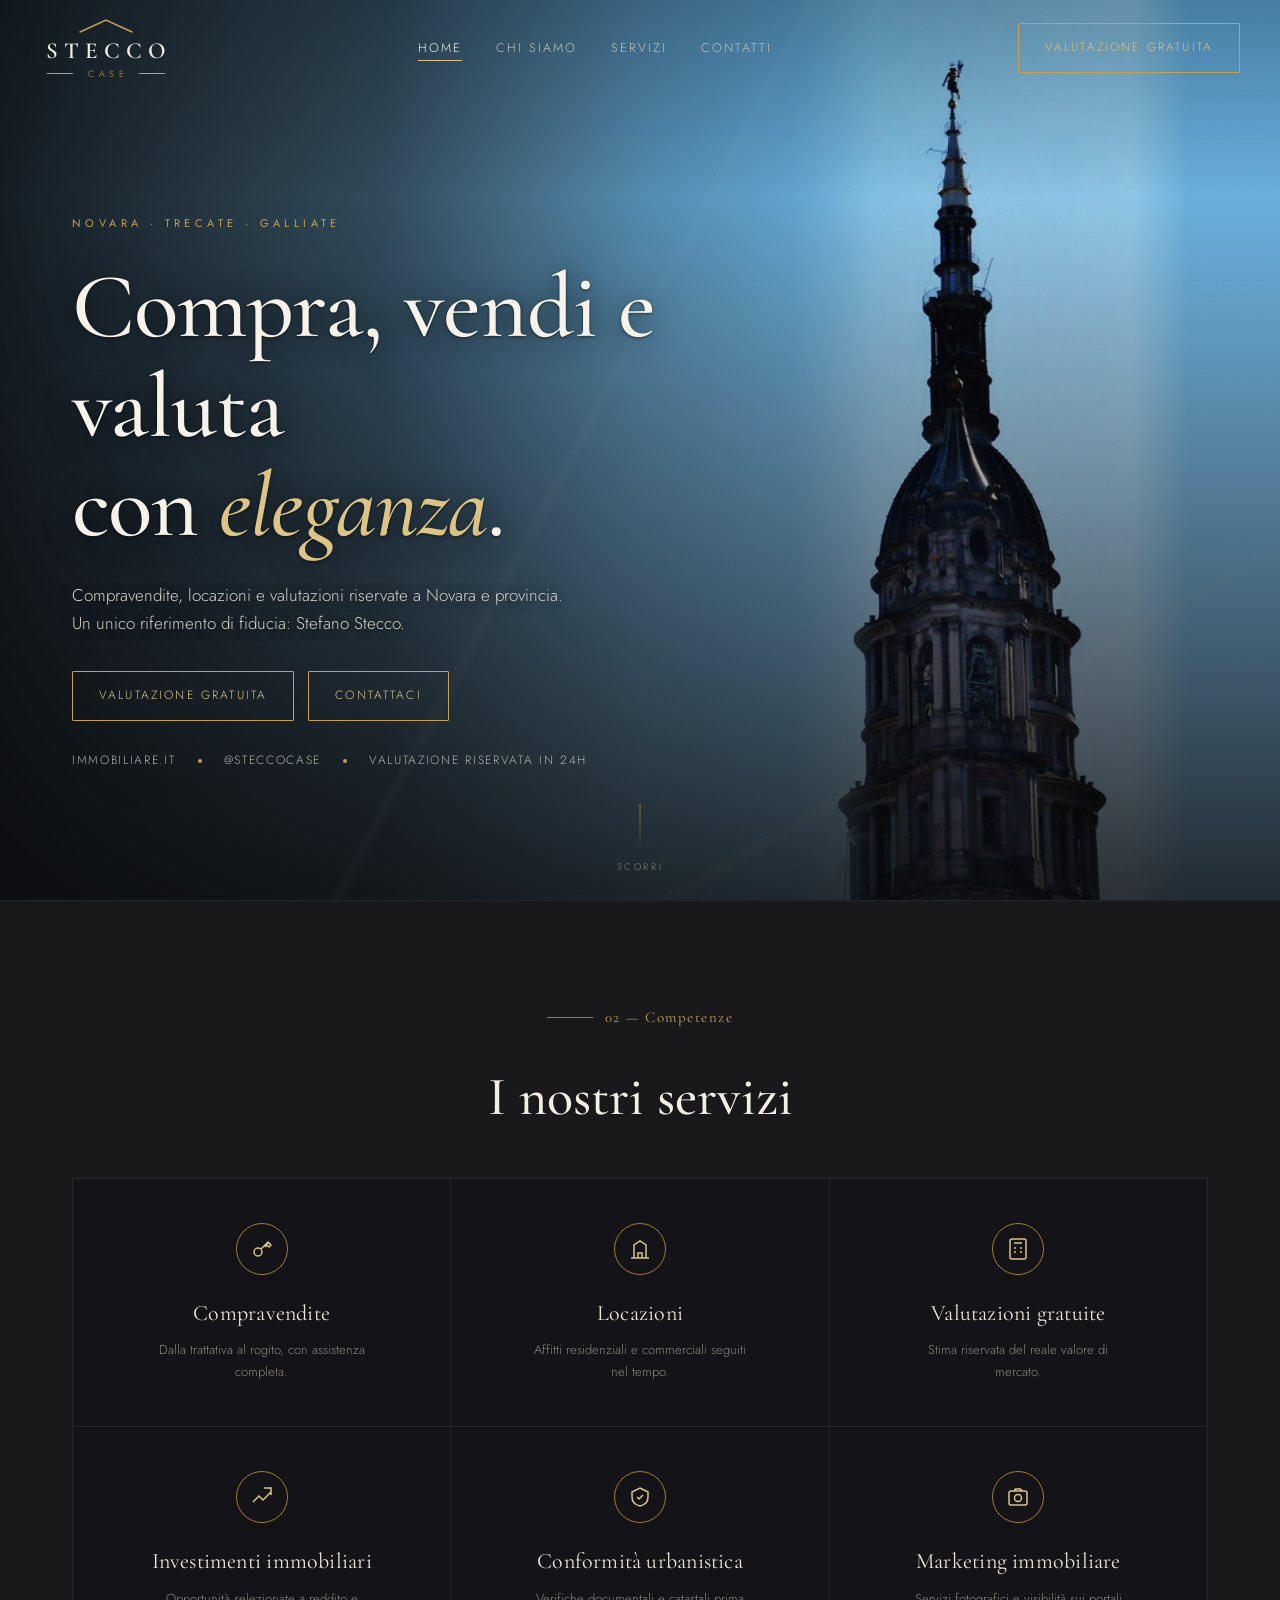
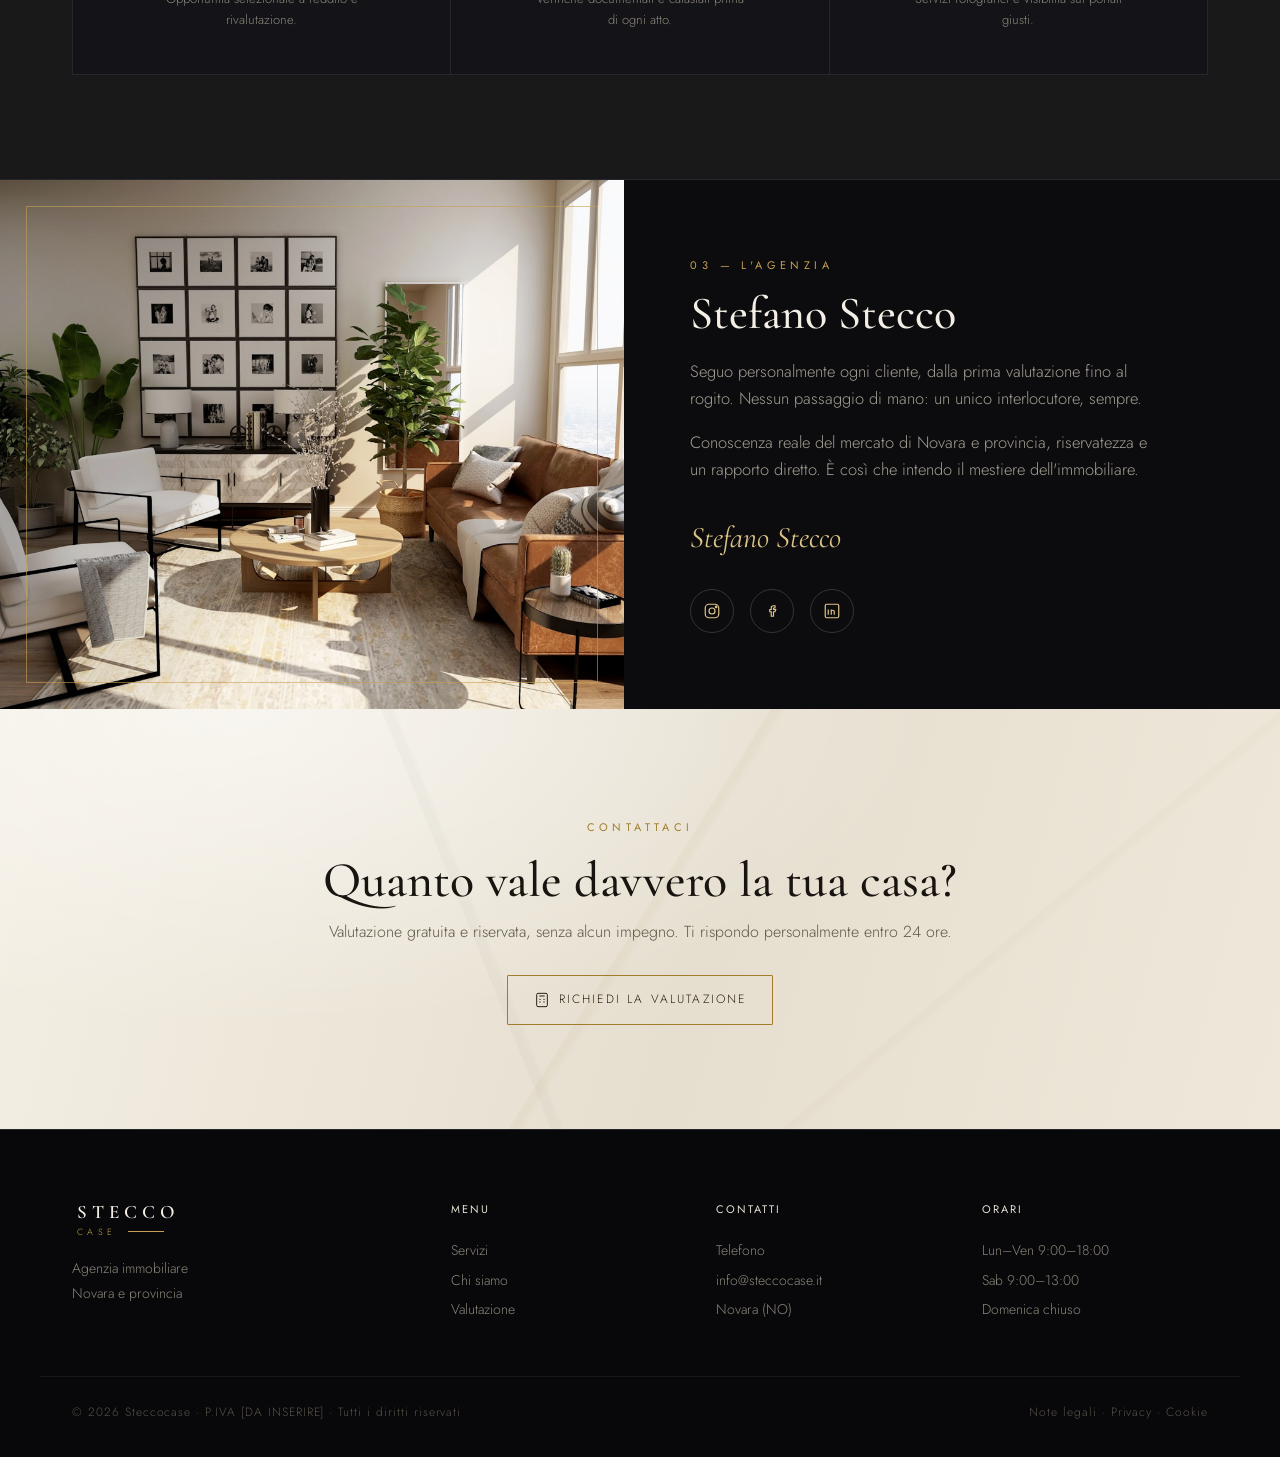
==== index.html @ 5753c9d2 "Sito vetrina Steccocase ottimizzato per smartphone" ====
<!DOCTYPE html>
<html lang="it">
<head>
<meta charset="UTF-8">
<meta name="viewport" content="width=device-width, initial-scale=1.0">
<title>Steccocase — Agenzia immobiliare a Novara e provincia</title>
<meta name="description" content="Steccocase, agenzia immobiliare a Novara e provincia. Compravendite, locazioni e valutazioni gratuite seguite personalmente da Stefano Stecco.">
<meta name="theme-color" content="#0c0c0e">
<meta property="og:type" content="website">
<meta property="og:site_name" content="Steccocase">
<meta property="og:locale" content="it_IT">
<meta property="og:title" content="Steccocase — Agenzia immobiliare a Novara e provincia">
<meta property="og:description" content="Compravendite, locazioni e valutazioni gratuite a Novara e provincia, seguite personalmente da Stefano Stecco.">
<meta property="og:image" content="https://steccocase.it/assets/images/novara-cupola-giorno.jpg">
<meta property="og:url" content="https://steccocase.it/">
<link rel="canonical" href="https://steccocase.it/">
<meta name="twitter:card" content="summary_large_image">
<link rel="icon" type="image/svg+xml" href="assets/favicon.svg">
<link rel="apple-touch-icon" href="assets/logo-originale.jpg">
<link rel="stylesheet" href="assets/fonts.css">
<style>
:root{
  --ink:#0c0c0e; --ink2:#141418; --ink3:#1c1c22; --ink-line:#26262d;
  --marble:#f3eee4; --marble2:#e7e1d3; --marble-line:#d8d2c4;
  --gold:#c6a052; --gold-soft:#dcc487; --gold-deep:#a07d2a;
  --txt:#eae6dd; --muted:#a39e93; --muted2:#8b867b;
  --serif:"Cormorant Garamond",Georgia,serif;
  --sans:"Jost",system-ui,sans-serif;
  --ease:cubic-bezier(.22,1,.36,1);
  --wrap:1200px;
}
*{margin:0;padding:0;box-sizing:border-box}
html{scroll-behavior:smooth}
body{background:var(--ink);color:var(--txt);font-family:var(--sans);font-weight:300;line-height:1.65;-webkit-font-smoothing:antialiased;overflow-x:hidden}
img{max-width:100%;display:block}
a{color:inherit;text-decoration:none}
::selection{background:var(--gold);color:#221803}
:focus-visible{outline:2px solid var(--gold-soft);outline-offset:3px}

body:before{content:"";position:fixed;inset:0;z-index:1;pointer-events:none;opacity:.045;mix-blend-mode:overlay;
  background-image:url("data:image/svg+xml,%3Csvg xmlns='http://www.w3.org/2000/svg' width='180' height='180'%3E%3Cfilter id='n'%3E%3CfeTurbulence type='fractalNoise' baseFrequency='0.9' numOctaves='2' stitchTiles='stitch'/%3E%3C/filter%3E%3Crect width='100%25' height='100%25' filter='url(%23n)'/%3E%3C/svg%3E")}

.wrap{max-width:var(--wrap);margin:0 auto;padding:0 32px;position:relative;z-index:2}
.eyebrow{font-size:11px;letter-spacing:.4em;text-transform:uppercase;color:var(--gold);font-weight:400;display:inline-block}
h1,h2,h3{font-family:var(--serif);font-weight:500;line-height:1.08}
em{font-style:italic;color:var(--gold-soft)}

.btn{position:relative;display:inline-flex;align-items:center;gap:9px;font-family:var(--sans);font-size:12px;letter-spacing:.18em;text-transform:uppercase;padding:14px 26px;border:1px solid var(--gold);color:var(--gold-soft);background:transparent;border-radius:1px;cursor:pointer;overflow:hidden;transition:color .35s var(--ease)}
.btn:before{content:"";position:absolute;inset:0;background:var(--gold);transform:translateY(101%);transition:transform .4s var(--ease);z-index:-1}
.btn:hover{color:#221803}
.btn:hover:before{transform:translateY(0)}
.btn svg{width:16px;height:16px;stroke:currentColor;fill:none}
.btn-marble{border-color:var(--gold-deep);color:#2a2114}
.btn-marble:before{background:var(--ink)}
.btn-marble:hover{color:var(--gold-soft)}

/* logo */
.logo{display:inline-flex;flex-direction:column;align-items:center;line-height:1}
.logo .roof{display:block;margin:0 auto 6px}
.logo .name{font-family:var(--serif);font-weight:600;letter-spacing:.26em;color:var(--marble);font-size:23px;padding-left:.26em}
.logo .sub{display:flex;align-items:center;justify-content:center;gap:11px;margin-top:6px}
.logo .sub .line{width:26px;height:1px;background:var(--gold)}
.logo .sub .txt{font-size:9px;letter-spacing:.5em;color:var(--gold);font-family:var(--sans);padding-left:.5em}

/* header */
header{position:fixed;top:0;left:0;right:0;z-index:60;transition:background .4s var(--ease),padding .4s var(--ease),border-color .4s var(--ease);border-bottom:1px solid transparent}
header.scrolled{background:rgba(12,12,14,.82);backdrop-filter:blur(14px) saturate(1.2);border-bottom-color:var(--ink-line)}
.bar{display:flex;align-items:center;justify-content:space-between;padding:18px 0;transition:padding .4s var(--ease)}
header.scrolled .bar{padding:10px 0}
nav.main ul{display:flex;gap:34px;list-style:none;font-size:12.5px;letter-spacing:.16em;text-transform:uppercase;color:#c7c2b7}
nav.main a{position:relative;padding-bottom:4px}
nav.main a:after{content:"";position:absolute;left:0;bottom:0;width:0;height:1px;background:var(--gold-soft);transition:width .35s var(--ease)}
nav.main a:hover:after,nav.main a.active:after{width:100%}
nav.main a.active{color:var(--marble)}
.menu-toggle{display:none;flex-direction:column;gap:5px;background:none;border:0;cursor:pointer;padding:6px}
.menu-toggle span{width:26px;height:1.5px;background:var(--marble);transition:.35s var(--ease)}

.drawer{position:fixed;inset:0;z-index:55;background:rgba(10,10,12,.97);backdrop-filter:blur(6px);display:flex;flex-direction:column;align-items:center;justify-content:center;gap:6px;opacity:0;visibility:hidden;transition:opacity .4s var(--ease),visibility .4s}
.drawer.open{opacity:1;visibility:visible}
.drawer a{font-family:var(--serif);font-size:30px;color:#e6e0d4;padding:10px 0;transition:color .3s}
.drawer a:hover{color:var(--gold-soft)}
.drawer .btn{margin-top:22px}

/* hero */
.hero{position:relative;min-height:100svh;display:flex;align-items:center;padding:150px 0 70px;overflow:hidden;background:#0a0a0c}
.hero-bg{position:absolute;inset:0;z-index:0;background:url("assets/images/novara-cupola-giorno.jpg") center/cover no-repeat;transform:scale(1.12);will-change:transform}
.hero-scrim{position:absolute;inset:0;z-index:1;pointer-events:none;
  background:
   linear-gradient(90deg,rgba(9,9,11,.88) 0%,rgba(9,9,11,.6) 30%,rgba(9,9,11,.22) 50%,transparent 68%),
   linear-gradient(180deg,rgba(9,9,11,.28),transparent 22%,rgba(9,9,11,.82)),
   radial-gradient(60% 50% at 20% 12%,rgba(198,160,82,.12),transparent 55%)}
.hero-scrim:after{content:"";position:absolute;inset:0;opacity:.4;
  background-image:linear-gradient(118deg,transparent 0 46%,rgba(242,237,227,.05) 46% 46.4%,transparent 47%),
  linear-gradient(150deg,transparent 0 78%,rgba(198,160,82,.06) 78% 78.5%,transparent 79%)}
.hero .wrap{width:100%}
.hero-inner{max-width:760px}
.hero h1{font-size:clamp(46px,7.4vw,92px);color:#f7f3ea;margin:22px 0 0;font-weight:500;letter-spacing:-.01em;text-shadow:0 2px 30px rgba(0,0,0,.75),0 1px 3px rgba(0,0,0,.55)}
.hero p{color:#d7d2c7;max-width:500px;margin:26px 0 0;font-size:17px;text-shadow:0 1px 12px rgba(0,0,0,.6)}
.hero-meta{display:flex;flex-wrap:wrap;align-items:center;gap:10px 22px;margin-top:30px;font-size:12px;letter-spacing:.14em;text-transform:uppercase;color:#b6b1a6}
.hero-meta .dot{width:4px;height:4px;border-radius:50%;background:var(--gold);display:inline-block}

/* search panel */
  background-image:linear-gradient(125deg,transparent 0 58%,rgba(160,125,42,.07) 58% 58.5%,transparent 59%),
  linear-gradient(80deg,transparent 0 40%,rgba(0,0,0,.03) 40% 40.6%,transparent 41%)}
.tabs{display:flex;gap:4px;border-bottom:1px solid var(--marble-line);margin:14px 0 18px;position:relative;z-index:2}
.tabs button{background:none;border:0;font-family:var(--sans);font-size:12.5px;letter-spacing:.14em;text-transform:uppercase;color:#8a8577;padding:8px 20px 12px;cursor:pointer;border-bottom:2px solid transparent;margin-bottom:-1px;transition:color .3s}
.tabs button.on{color:#191919;border-color:var(--gold);font-weight:400}
.fields{display:grid;grid-template-columns:1fr 1fr 1fr auto;gap:14px;align-items:end;position:relative;z-index:2}
.field label{display:block;font-size:9.5px;letter-spacing:.18em;text-transform:uppercase;color:#8a8577;margin-bottom:7px}
.field select{width:100%;-webkit-appearance:none;appearance:none;background:#fff url("data:image/svg+xml,%3Csvg xmlns='http://www.w3.org/2000/svg' width='12' height='8' viewBox='0 0 12 8'%3E%3Cpath d='M1 1l5 5 5-5' stroke='%23a49f90' stroke-width='1.5' fill='none'/%3E%3C/svg%3E") no-repeat right 13px center;border:1px solid var(--marble-line);border-radius:1px;padding:12px 32px 12px 13px;font-family:var(--sans);font-size:14px;color:#1a1a1c;cursor:pointer;transition:border-color .3s}
.field select:hover,.field select:focus{border-color:var(--gold)}
.search-btn{background:var(--ink);color:var(--gold-soft);border:1px solid var(--gold);border-radius:1px;padding:0 28px;height:46px;font-family:var(--sans);font-size:12.5px;letter-spacing:.16em;text-transform:uppercase;display:inline-flex;align-items:center;gap:9px;cursor:pointer;transition:.3s var(--ease);white-space:nowrap}
.search-btn svg{width:15px;height:15px;stroke:currentColor;fill:none}
.search-btn:hover{background:var(--gold);color:#221803;border-color:var(--gold)}

/* sections */
.sec{padding:104px 0;position:relative}
.sec-head{display:flex;align-items:flex-end;justify-content:space-between;gap:24px;margin-bottom:52px}
.sec-head .idx{font-family:var(--serif);font-size:15px;color:var(--gold);letter-spacing:.1em;display:flex;align-items:center;gap:12px}
.sec-head .idx:before{content:"";width:46px;height:1px;background:var(--gold-deep)}
.sec-head h2{font-size:clamp(32px,4.6vw,54px);color:#f4efe6;margin-top:14px}
.sec-head .link{font-size:12px;letter-spacing:.16em;text-transform:uppercase;color:var(--gold-soft);white-space:nowrap;transition:gap .3s;display:inline-flex;gap:8px;align-items:center}
.sec-head .link:hover{gap:14px}

/* listings */
.grid3{display:grid;grid-template-columns:repeat(3,1fr);gap:26px}
.card{display:block;background:var(--ink2);border:1px solid var(--ink-line);border-radius:2px;overflow:hidden;transition:border-color .4s var(--ease),transform .4s var(--ease)}
.card:hover{border-color:var(--gold);transform:translateY(-6px)}
.card .photo{aspect-ratio:4/3;position:relative;overflow:hidden;background:#17171b}
.card .photo img{width:100%;height:100%;object-fit:cover;transition:transform .7s var(--ease)}
.card:hover .photo img{transform:scale(1.07)}
.card .photo:after{content:"";position:absolute;inset:0;background:linear-gradient(180deg,transparent 52%,rgba(0,0,0,.5))}
.tag{position:absolute;top:14px;left:14px;z-index:2;font-size:10px;letter-spacing:.16em;text-transform:uppercase;padding:5px 13px;border-radius:1px;font-weight:400}
.tag.gold{background:var(--gold);color:#221803}
.tag.light{background:var(--marble);color:#1a1a1c}
.tag.dark{background:rgba(12,12,14,.8);color:var(--gold-soft);border:1px solid var(--gold-deep)}
.card .body{padding:22px 22px 20px}
.card .place{font-size:11px;letter-spacing:.16em;text-transform:uppercase;color:var(--muted2);margin-bottom:8px}
.price{font-family:var(--serif);font-size:28px;color:var(--gold-soft);font-weight:500;line-height:1}
.price small{font-family:var(--sans);font-size:13px;color:var(--muted2)}
.card .title{color:#e8e3d8;margin:6px 0 16px;font-size:16px;font-weight:300}
.meta{display:flex;flex-wrap:wrap;align-items:center;gap:10px 18px;font-size:12px;color:var(--muted2);border-top:1px solid var(--ink-line);padding-top:15px}
.meta .spec{display:inline-flex;align-items:center;gap:7px}
.meta svg{width:15px;height:15px;stroke:var(--gold);fill:none}
.meta .more{margin-left:auto;color:var(--gold-soft);letter-spacing:.1em;display:inline-flex;gap:6px;transition:gap .3s}
.card:hover .meta .more{gap:12px}

/* services */
.services{background:linear-gradient(0deg,rgba(198,160,82,.03),rgba(198,160,82,.03)),var(--ink2);border-top:1px solid var(--ink-line);border-bottom:1px solid var(--ink-line)}
.grid-serv{display:grid;grid-template-columns:repeat(3,1fr);gap:1px;background:var(--ink-line);border:1px solid var(--ink-line)}
.serv{background:var(--ink2);padding:44px 28px;text-align:center;transition:background .4s var(--ease)}
.serv:hover{background:var(--ink3)}
.serv .ic{width:52px;height:52px;margin:0 auto 20px;border:1px solid var(--gold-deep);border-radius:50%;display:flex;align-items:center;justify-content:center;transition:.4s var(--ease)}
.serv:hover .ic{background:var(--gold);border-color:var(--gold)}
.serv .ic svg{width:24px;height:24px;stroke:var(--gold-soft);fill:none;transition:stroke .4s}
.serv:hover .ic svg{stroke:#221803}
.serv .n{font-family:var(--serif);font-size:22px;color:#eee7d9;letter-spacing:.01em}
.serv .d{font-size:13px;color:var(--muted2);margin-top:8px;max-width:220px;margin-inline:auto}

/* about */
.about{display:grid;grid-template-columns:1fr 1.05fr;gap:0;align-items:stretch}
.about .visual{position:relative;min-height:520px;overflow:hidden;background:#141418}
.about .visual img{position:absolute;inset:0;width:100%;height:100%;object-fit:cover}
.about .visual:before{content:"";position:absolute;inset:26px;border:1px solid rgba(198,160,82,.6);z-index:2}
.about .visual:after{content:"";position:absolute;inset:0;background:linear-gradient(120deg,rgba(10,10,12,.35),transparent 55%);z-index:1}
.about .text{padding:76px 66px;display:flex;flex-direction:column;justify-content:center;background:var(--ink)}
.about h2{font-size:clamp(32px,4vw,46px);color:#f4efe6;margin:14px 0 20px}
.about p{color:var(--muted);font-size:16.5px;max-width:460px}
.about p+p{margin-top:16px}
.about .sign{font-family:var(--serif);font-style:italic;font-size:30px;color:var(--gold-soft);margin-top:30px}
.socials{display:flex;gap:16px;margin-top:26px}
.socials a{width:44px;height:44px;border:1px solid #33333a;border-radius:50%;display:flex;align-items:center;justify-content:center;transition:.3s var(--ease)}
.socials a:hover{border-color:var(--gold);background:var(--gold);transform:translateY(-3px)}
.socials svg{width:18px;height:18px;stroke:var(--gold-soft);fill:none}
.socials a:hover svg{stroke:#221803}

/* cta */
.cta{position:relative;text-align:center;padding:104px 28px;overflow:hidden;color:#1a1611;
  background:radial-gradient(90% 130% at 20% 0%, rgba(255,255,255,.55), transparent 58%),
  linear-gradient(105deg,#f4efe4,#e6dfd0 55%,#efe8da)}
.cta:before{content:"";position:absolute;inset:0;pointer-events:none;opacity:.6;
  background-image:
   linear-gradient(122deg,transparent 0 50%,rgba(160,125,42,.08) 50% 50.5%,transparent 51%),
   linear-gradient(68deg,transparent 0 38%,rgba(0,0,0,.035) 38% 38.6%,transparent 39%),
   linear-gradient(140deg,transparent 0 72%,rgba(160,125,42,.05) 72% 72.6%,transparent 73%)}
.cta .inner{position:relative;z-index:2;max-width:640px;margin:0 auto}
.cta .eyebrow{color:var(--gold-deep)}
.cta h2{font-size:clamp(30px,4.4vw,50px);margin:14px 0 12px;color:#181410}
.cta p{color:#5f5847;margin-bottom:30px;font-size:16px}

/* footer */
footer{background:#08080a;border-top:1px solid var(--ink-line);padding:70px 0 34px}
.foot{display:grid;grid-template-columns:1.5fr 1fr 1fr 1fr;gap:40px}
.foot .logo{align-items:flex-start}
.foot .logo .sub{justify-content:flex-start}
.foot h4{font-size:11px;letter-spacing:.18em;text-transform:uppercase;color:#e4dfd4;margin-bottom:18px;font-family:var(--sans);font-weight:400}
.foot p,.foot a{color:var(--muted2);font-size:14px;line-height:2.1}
.foot a:hover{color:var(--gold-soft)}
.foot .desc{color:var(--muted2);font-size:14px;margin-top:20px;line-height:1.8}
.copy{border-top:1px solid #17171b;margin-top:52px;padding-top:26px;display:flex;justify-content:space-between;gap:16px;flex-wrap:wrap;color:#57534a;font-size:12px;letter-spacing:.08em}
.copy a{color:#57534a}
.copy a:hover{color:var(--gold-soft)}

/* reveal */
.reveal{opacity:0;transform:translateY(26px);transition:opacity .8s var(--ease),transform .8s var(--ease)}
.reveal.in{opacity:1;transform:none}
.reveal.d1{transition-delay:.08s}.reveal.d2{transition-delay:.16s}.reveal.d3{transition-delay:.24s}

@media(max-width:980px){
  .about{grid-template-columns:1fr}
  .about .visual{min-height:320px}
  .about .text{padding:56px 40px}
  .grid-serv{grid-template-columns:repeat(2,1fr)}
}
@media(max-width:760px){
  .wrap{padding:0 22px}
  nav.main,.header-cta{display:none}
  .menu-toggle{display:flex}
  .sec{padding:76px 0}
  .sec-head{flex-direction:column;align-items:flex-start;gap:8px}
  .grid3,.grid-serv,.foot{grid-template-columns:1fr}
  .fields{grid-template-columns:1fr 1fr}
  .search-btn{grid-column:1/-1;height:48px;justify-content:center}
  .hero p{font-size:16px}
  .hero-bg{background-position:72% center}
  .hero-scrim{background:
    linear-gradient(180deg,rgba(9,9,11,.52),rgba(9,9,11,.24) 34%,rgba(9,9,11,.9))}
  .copy{flex-direction:column;text-align:center;align-items:center}
}
@media(max-width:420px){ .fields{grid-template-columns:1fr} }
@media(prefers-reduced-motion:reduce){
  html{scroll-behavior:auto}
  .reveal{opacity:1;transform:none;transition:none}
  *{animation:none!important}
}

/* intro cinematografica */
#intro{position:fixed;inset:0;z-index:2000}
#intro.gone{display:none}
.intro-panel{position:absolute;top:0;bottom:0;width:51%;background:radial-gradient(120% 80% at 50% 34%,rgba(198,160,82,.07),transparent 58%),#0a0a0c;transition:transform 1.05s cubic-bezier(.76,0,.24,1)}
.intro-panel:after{content:"";position:absolute;inset:0;opacity:.05;mix-blend-mode:overlay;background-image:url("data:image/svg+xml,%3Csvg xmlns='http://www.w3.org/2000/svg' width='180' height='180'%3E%3Cfilter id='n'%3E%3CfeTurbulence type='fractalNoise' baseFrequency='0.9' numOctaves='2'/%3E%3C/filter%3E%3Crect width='100%25' height='100%25' filter='url(%23n)'/%3E%3C/svg%3E")}
.intro-panel.left{left:0}
.intro-panel.right{right:0}
#intro.open .intro-panel.left{transform:translateX(-100.5%)}
#intro.open .intro-panel.right{transform:translateX(100.5%)}
.intro-brand{position:absolute;inset:0;z-index:3;display:flex;flex-direction:column;align-items:center;justify-content:center;transition:opacity .6s ease,transform .8s var(--ease)}
#intro.open .intro-brand{opacity:0;transform:scale(1.05)}
.intro-brand .roof{margin-bottom:12px}
.intro-brand .roof path{stroke-dasharray:130;stroke-dashoffset:130;animation:introDraw 1.1s .25s cubic-bezier(.6,0,.2,1) forwards}
.intro-brand .nm{font-family:var(--serif);font-weight:600;letter-spacing:.34em;color:var(--marble);font-size:clamp(30px,5vw,54px);padding-left:.34em;opacity:0;animation:introUp .8s .55s forwards}
.intro-brand .sub{display:flex;align-items:center;gap:14px;margin-top:14px;opacity:0;animation:introUp .8s .82s forwards}
.intro-brand .sub .l{width:34px;height:1px;background:var(--gold)}
.intro-brand .sub .t{font-size:12px;letter-spacing:.6em;color:var(--gold);padding-left:.6em;font-family:var(--sans)}
@keyframes introDraw{to{stroke-dashoffset:0}}
@keyframes introUp{from{opacity:0;transform:translateY(14px)}to{opacity:1;transform:none}}

/* indicatore di scroll */
.scroll-cue{position:absolute;left:50%;bottom:24px;transform:translateX(-50%);z-index:3;display:flex;flex-direction:column;align-items:center;gap:10px;color:var(--muted2);font-size:9.5px;letter-spacing:.28em;text-transform:uppercase}
.scroll-cue .rail{width:1px;height:46px;background:linear-gradient(var(--gold-deep),transparent);position:relative;overflow:hidden}
.scroll-cue .rail:after{content:"";position:absolute;top:-45%;left:0;width:1px;height:45%;background:var(--gold-soft);animation:cueRun 1.9s var(--ease) infinite}
@keyframes cueRun{to{top:100%}}
@media(max-width:760px){ .scroll-cue{display:none} .intro-panel{width:51.5%} }
@media(prefers-reduced-motion:reduce){ #intro{display:none} .scroll-cue{display:none} }
@media (max-width:760px){
.menu-toggle{padding:13px 9px}
input,select,textarea{font-size:16px!important}
input[type=checkbox]{width:22px;height:22px;flex:none}
.consent{display:flex;gap:10px;align-items:flex-start;line-height:1.5}
.consent a{padding:6px 0;display:inline-block}
.btn,button[type=submit]{min-height:48px}
footer a{display:inline-block;padding:7px 0}
}
</style>
</head>
<body>

<div id="intro" aria-hidden="true">
  <div class="intro-panel left"></div>
  <div class="intro-panel right"></div>
  <div class="intro-brand">
    <svg class="roof" width="72" height="20" viewBox="0 0 72 20" aria-hidden="true"><path d="M3 17 L36 3 L69 17" fill="none" stroke="#c6a052" stroke-width="1.6" stroke-linecap="round"/></svg>
    <span class="nm">STECCO</span>
    <span class="sub"><span class="l"></span><span class="t">CASE</span><span class="l"></span></span>
  </div>
</div>

<header id="hdr">
  <div class="wrap bar">
    <a href="index.html" class="logo" aria-label="Steccocase — home">
      <svg class="roof" width="56" height="16" viewBox="0 0 56 16" aria-hidden="true"><path d="M2 14 L28 2 L54 14" fill="none" stroke="#c6a052" stroke-width="1.5" stroke-linecap="round"/></svg>
      <span class="name">STECCO</span>
      <span class="sub"><span class="line"></span><span class="txt">CASE</span><span class="line"></span></span>
    </a>
    <nav class="main" aria-label="Principale">
      <ul>
        <li><a href="index.html" class="active">Home</a></li>
        <li><a href="#agenzia">Chi siamo</a></li>
        <li><a href="#servizi">Servizi</a></li>
        <li><a href="contatti.html">Contatti</a></li>
      </ul>
    </nav>
    <a href="valutazione.html" class="btn header-cta">Valutazione gratuita</a>
    <button class="menu-toggle" id="burger" aria-label="Apri menu" aria-expanded="false"><span></span><span></span><span></span></button>
  </div>
</header>

<div class="drawer" id="drawer">
  <a href="index.html">Home</a>
  <a href="index.html#agenzia">Chi siamo</a>
  <a href="index.html#servizi">Servizi</a>
  <a href="contatti.html">Contatti</a>
  <a href="valutazione.html" class="btn">Valutazione gratuita</a>
</div>

<!-- hero -->
<section class="hero" id="top">
  <div class="hero-bg"></div>
  <div class="hero-scrim"></div>
  <div class="wrap">
    <div class="hero-inner">
      <span class="eyebrow reveal">Novara &middot; Trecate &middot; Galliate</span>
      <h1 class="reveal d1">Compra, vendi e valuta<br>con <em>eleganza</em>.</h1>
      <p class="reveal d2">Compravendite, locazioni e valutazioni riservate a Novara e provincia. Un unico riferimento di fiducia: Stefano Stecco.</p>

      <div class="reveal d3" style="display:flex;gap:14px;flex-wrap:wrap;margin-top:34px">
        <a href="valutazione.html" class="btn">Valutazione gratuita</a>
        <a href="contatti.html" class="btn">Contattaci</a>
      </div>

      <div class="hero-meta reveal d3">
        <span>Immobiliare.it</span><span class="dot"></span>
        <span>&commat;steccocase</span><span class="dot"></span>
        <span>Valutazione riservata in 24h</span>
      </div>
    </div>
  </div>
  <div class="scroll-cue" aria-hidden="true"><span class="rail"></span>Scorri</div>
</section>

<!-- servizi -->
<section class="sec services" id="servizi">
  <div class="wrap">
    <div class="sec-head reveal" style="justify-content:center;text-align:center;flex-direction:column;align-items:center">
      <span class="idx">02 &mdash; Competenze</span>
      <h2>I nostri servizi</h2>
    </div>
    <div class="grid-serv reveal">
      <div class="serv"><div class="ic"><svg viewBox="0 0 24 24" stroke-width="1.5"><circle cx="8" cy="15" r="4"/><path d="M11 12l7-7 3 3-2 2-2-2-2 2"/></svg></div><div class="n">Compravendite</div><div class="d">Dalla trattativa al rogito, con assistenza completa.</div></div>
      <div class="serv"><div class="ic"><svg viewBox="0 0 24 24" stroke-width="1.5"><path d="M3 21h18M6 21V8l6-4 6 4v13M10 21v-5h4v5"/></svg></div><div class="n">Locazioni</div><div class="d">Affitti residenziali e commerciali seguiti nel tempo.</div></div>
      <div class="serv"><div class="ic"><svg viewBox="0 0 24 24" stroke-width="1.5"><rect x="4" y="2" width="16" height="20" rx="2"/><path d="M8 6h8M8 11h2M8 15h2M14 11h2M14 15h2"/></svg></div><div class="n">Valutazioni gratuite</div><div class="d">Stima riservata del reale valore di mercato.</div></div>
      <div class="serv"><div class="ic"><svg viewBox="0 0 24 24" stroke-width="1.5"><path d="M3 17l6-6 4 4 8-8M14 3h7v7"/></svg></div><div class="n">Investimenti immobiliari</div><div class="d">Opportunit&agrave; selezionate a reddito e rivalutazione.</div></div>
      <div class="serv"><div class="ic"><svg viewBox="0 0 24 24" stroke-width="1.5"><path d="M12 3l8 4v5c0 5-3.5 8-8 9-4.5-1-8-4-8-9V7z"/><path d="M9 12l2 2 4-4"/></svg></div><div class="n">Conformit&agrave; urbanistica</div><div class="d">Verifiche documentali e catastali prima di ogni atto.</div></div>
      <div class="serv"><div class="ic"><svg viewBox="0 0 24 24" stroke-width="1.5"><rect x="3" y="6" width="18" height="14" rx="2"/><circle cx="12" cy="13" r="3.5"/><path d="M8 6l1.5-2h5L16 6"/></svg></div><div class="n">Marketing immobiliare</div><div class="d">Servizi fotografici e visibilit&agrave; sui portali giusti.</div></div>
    </div>
  </div>
</section>

<!-- chi siamo -->
<section class="about" id="agenzia">
  <div class="visual reveal">
    <img src="assets/images/int-salotto.jpg" alt="Interni curati degli immobili Steccocase">
  </div>
  <div class="text reveal d1">
    <span class="eyebrow">03 &mdash; L'agenzia</span>
    <h2>Stefano Stecco</h2>
    <p>Seguo personalmente ogni cliente, dalla prima valutazione fino al rogito. Nessun passaggio di mano: un unico interlocutore, sempre.</p>
    <p>Conoscenza reale del mercato di Novara e provincia, riservatezza e un rapporto diretto. &Egrave; cos&igrave; che intendo il mestiere dell'immobiliare.</p>
    <div class="sign">Stefano Stecco</div>
    <div class="socials">
      <a href="#" aria-label="Instagram"><svg viewBox="0 0 24 24" stroke-width="1.6"><rect x="3" y="3" width="18" height="18" rx="5"/><circle cx="12" cy="12" r="4"/><circle cx="17.5" cy="6.5" r="1"/></svg></a>
      <a href="#" aria-label="Facebook"><svg viewBox="0 0 24 24" stroke-width="1.6"><path d="M14 8h2V5h-2c-2 0-3 1.3-3 3v2H9v3h2v6h3v-6h2l1-3h-3V8.5c0-.3.2-.5.5-.5z"/></svg></a>
      <a href="#" aria-label="LinkedIn"><svg viewBox="0 0 24 24" stroke-width="1.6"><rect x="3" y="3" width="18" height="18" rx="2"/><path d="M7 10v7M7 7v.01M11 17v-4a2 2 0 014 0v4M11 10v7"/></svg></a>
    </div>
  </div>
</section>

<!-- cta -->
<section class="cta" id="contatti">
  <div class="inner reveal">
    <span class="eyebrow">Contattaci</span>
    <h2>Quanto vale davvero la tua casa?</h2>
    <p>Valutazione gratuita e riservata, senza alcun impegno. Ti rispondo personalmente entro 24 ore.</p>
    <a href="valutazione.html" class="btn btn-marble">
      <svg viewBox="0 0 24 24" stroke-width="1.5"><rect x="4" y="2" width="16" height="20" rx="2"/><path d="M8 6h8M8 11h2M8 15h2M14 11h2M14 15h2"/></svg>
      Richiedi la valutazione
    </a>
  </div>
</section>

<!-- footer -->
<footer>
  <div class="wrap foot">
    <div>
      <span class="logo">
        <span class="name" style="font-size:19px">STECCO</span>
        <span class="sub"><span class="txt">CASE</span><span class="line" style="width:36px"></span></span>
      </span>
      <p class="desc">Agenzia immobiliare<br>Novara e provincia</p>
    </div>
    <div>
      <h4>Menu</h4>
      <p><a href="index.html#servizi">Servizi</a><br><a href="index.html#agenzia">Chi siamo</a><br><a href="valutazione.html">Valutazione</a></p>
    </div>
    <div>
      <h4>Contatti</h4>
      <p>Telefono<br><a href="mailto:info@steccocase.it">info@steccocase.it</a><br>Novara (NO)</p>
    </div>
    <div>
      <h4>Orari</h4>
      <p>Lun&ndash;Ven 9:00&ndash;18:00<br>Sab 9:00&ndash;13:00<br>Domenica chiuso</p>
    </div>
  </div>
  <div class="wrap copy">
    <span>&copy; 2026 Steccocase &middot; P.IVA [DA INSERIRE] &middot; Tutti i diritti riservati</span>
    <span><a href="note-legali.html">Note legali</a> &middot; <a href="privacy.html">Privacy</a> &middot; <a href="cookie.html">Cookie</a></span>
  </div>
</footer>

<script>
(function(){
  var hdr=document.getElementById('hdr');
  var onScroll=function(){ hdr.classList.toggle('scrolled', window.scrollY>28); };
  onScroll(); window.addEventListener('scroll',onScroll,{passive:true});

  var burger=document.getElementById('burger'), drawer=document.getElementById('drawer');
  var toggle=function(open){ drawer.classList.toggle('open',open); burger.setAttribute('aria-expanded',open?'true':'false'); document.body.style.overflow=open?'hidden':''; };
  burger.addEventListener('click',function(){ toggle(!drawer.classList.contains('open')); });
  drawer.querySelectorAll('a').forEach(function(a){ a.addEventListener('click',function(){ toggle(false); }); });

  var tabs=document.querySelectorAll('.tabs button');
  tabs.forEach(function(b){ b.addEventListener('click',function(){ tabs.forEach(function(x){ x.classList.remove('on'); x.setAttribute('aria-selected','false'); }); b.classList.add('on'); b.setAttribute('aria-selected','true'); }); });

  var reduce=window.matchMedia('(prefers-reduced-motion: reduce)').matches;
  var els=document.querySelectorAll('.reveal');
  if(reduce || !('IntersectionObserver' in window)){ els.forEach(function(e){ e.classList.add('in'); }); return; }
  var io=new IntersectionObserver(function(entries){ entries.forEach(function(en){ if(en.isIntersecting){ en.target.classList.add('in'); io.unobserve(en.target); } }); },{threshold:.12,rootMargin:'0px 0px -8% 0px'});
  els.forEach(function(e){ io.observe(e); });
})();
</script>
<script>
(function(){
  var reduce = window.matchMedia('(prefers-reduced-motion: reduce)').matches;
  var intro = document.getElementById('intro');
  if(intro){
    var seen; try{ seen = sessionStorage.getItem('sc_intro'); }catch(e){}
    if(reduce || seen){ intro.classList.add('gone'); }
    else{
      document.documentElement.style.overflow = 'hidden';
      setTimeout(function(){ intro.classList.add('open'); }, 1750);
      setTimeout(function(){
        intro.classList.add('gone');
        document.documentElement.style.overflow = '';
        try{ sessionStorage.setItem('sc_intro','1'); }catch(e){}
      }, 2950);
    }
  }
  if(!reduce){
    var bg = document.querySelector('.hero-bg'), inner = document.querySelector('.hero-inner'), ticking = false;
    if(bg){
      window.addEventListener('scroll', function(){
        if(ticking) return; ticking = true;
        requestAnimationFrame(function(){
          var y = window.scrollY;
          if(y < 1000){
            bg.style.transform = 'translate3d(0,' + (y*0.35).toFixed(1) + 'px,0) scale(1.12)';
            if(inner){ inner.style.transform = 'translateY(' + (y*0.12).toFixed(1) + 'px)'; inner.style.opacity = Math.max(0, 1 - y/640); }
          }
          ticking = false;
        });
      }, {passive:true});
    }
  }
})();
</script>

</body>
</html>
---- assets/fonts.css ----
/* latin-ext */
@font-face {
  font-family: 'Cormorant Garamond';
  font-style: italic;
  font-weight: 400;
  font-display: swap;
  src: url(fonts/CormorantGaramond-400-italic-latin-ext.woff2) format('woff2');
  unicode-range: U+0100-02BA, U+02BD-02C5, U+02C7-02CC, U+02CE-02D7, U+02DD-02FF, U+0304, U+0308, U+0329, U+1D00-1DBF, U+1E00-1E9F, U+1EF2-1EFF, U+2020, U+20A0-20AB, U+20AD-20C0, U+2113, U+2C60-2C7F, U+A720-A7FF;
}
/* latin */
@font-face {
  font-family: 'Cormorant Garamond';
  font-style: italic;
  font-weight: 400;
  font-display: swap;
  src: url(fonts/CormorantGaramond-400-italic-latin.woff2) format('woff2');
  unicode-range: U+0000-00FF, U+0131, U+0152-0153, U+02BB-02BC, U+02C6, U+02DA, U+02DC, U+0304, U+0308, U+0329, U+2000-206F, U+20AC, U+2122, U+2191, U+2193, U+2212, U+2215, U+FEFF, U+FFFD;
}
/* latin-ext */
@font-face {
  font-family: 'Cormorant Garamond';
  font-style: italic;
  font-weight: 500;
  font-display: swap;
  src: url(fonts/CormorantGaramond-400-italic-latin-ext.woff2) format('woff2');
  unicode-range: U+0100-02BA, U+02BD-02C5, U+02C7-02CC, U+02CE-02D7, U+02DD-02FF, U+0304, U+0308, U+0329, U+1D00-1DBF, U+1E00-1E9F, U+1EF2-1EFF, U+2020, U+20A0-20AB, U+20AD-20C0, U+2113, U+2C60-2C7F, U+A720-A7FF;
}
/* latin */
@font-face {
  font-family: 'Cormorant Garamond';
  font-style: italic;
  font-weight: 500;
  font-display: swap;
  src: url(fonts/CormorantGaramond-400-italic-latin.woff2) format('woff2');
  unicode-range: U+0000-00FF, U+0131, U+0152-0153, U+02BB-02BC, U+02C6, U+02DA, U+02DC, U+0304, U+0308, U+0329, U+2000-206F, U+20AC, U+2122, U+2191, U+2193, U+2212, U+2215, U+FEFF, U+FFFD;
}
/* latin-ext */
@font-face {
  font-family: 'Cormorant Garamond';
  font-style: normal;
  font-weight: 400;
  font-display: swap;
  src: url(fonts/CormorantGaramond-400-normal-latin-ext.woff2) format('woff2');
  unicode-range: U+0100-02BA, U+02BD-02C5, U+02C7-02CC, U+02CE-02D7, U+02DD-02FF, U+0304, U+0308, U+0329, U+1D00-1DBF, U+1E00-1E9F, U+1EF2-1EFF, U+2020, U+20A0-20AB, U+20AD-20C0, U+2113, U+2C60-2C7F, U+A720-A7FF;
}
/* latin */
@font-face {
  font-family: 'Cormorant Garamond';
  font-style: normal;
  font-weight: 400;
  font-display: swap;
  src: url(fonts/CormorantGaramond-400-normal-latin.woff2) format('woff2');
  unicode-range: U+0000-00FF, U+0131, U+0152-0153, U+02BB-02BC, U+02C6, U+02DA, U+02DC, U+0304, U+0308, U+0329, U+2000-206F, U+20AC, U+2122, U+2191, U+2193, U+2212, U+2215, U+FEFF, U+FFFD;
}
/* latin-ext */
@font-face {
  font-family: 'Cormorant Garamond';
  font-style: normal;
  font-weight: 500;
  font-display: swap;
  src: url(fonts/CormorantGaramond-400-normal-latin-ext.woff2) format('woff2');
  unicode-range: U+0100-02BA, U+02BD-02C5, U+02C7-02CC, U+02CE-02D7, U+02DD-02FF, U+0304, U+0308, U+0329, U+1D00-1DBF, U+1E00-1E9F, U+1EF2-1EFF, U+2020, U+20A0-20AB, U+20AD-20C0, U+2113, U+2C60-2C7F, U+A720-A7FF;
}
/* latin */
@font-face {
  font-family: 'Cormorant Garamond';
  font-style: normal;
  font-weight: 500;
  font-display: swap;
  src: url(fonts/CormorantGaramond-400-normal-latin.woff2) format('woff2');
  unicode-range: U+0000-00FF, U+0131, U+0152-0153, U+02BB-02BC, U+02C6, U+02DA, U+02DC, U+0304, U+0308, U+0329, U+2000-206F, U+20AC, U+2122, U+2191, U+2193, U+2212, U+2215, U+FEFF, U+FFFD;
}
/* latin-ext */
@font-face {
  font-family: 'Cormorant Garamond';
  font-style: normal;
  font-weight: 600;
  font-display: swap;
  src: url(fonts/CormorantGaramond-400-normal-latin-ext.woff2) format('woff2');
  unicode-range: U+0100-02BA, U+02BD-02C5, U+02C7-02CC, U+02CE-02D7, U+02DD-02FF, U+0304, U+0308, U+0329, U+1D00-1DBF, U+1E00-1E9F, U+1EF2-1EFF, U+2020, U+20A0-20AB, U+20AD-20C0, U+2113, U+2C60-2C7F, U+A720-A7FF;
}
/* latin */
@font-face {
  font-family: 'Cormorant Garamond';
  font-style: normal;
  font-weight: 600;
  font-display: swap;
  src: url(fonts/CormorantGaramond-400-normal-latin.woff2) format('woff2');
  unicode-range: U+0000-00FF, U+0131, U+0152-0153, U+02BB-02BC, U+02C6, U+02DA, U+02DC, U+0304, U+0308, U+0329, U+2000-206F, U+20AC, U+2122, U+2191, U+2193, U+2212, U+2215, U+FEFF, U+FFFD;
}
/* latin-ext */
@font-face {
  font-family: 'Jost';
  font-style: normal;
  font-weight: 300;
  font-display: swap;
  src: url(fonts/Jost-300-normal-latin-ext.woff2) format('woff2');
  unicode-range: U+0100-02BA, U+02BD-02C5, U+02C7-02CC, U+02CE-02D7, U+02DD-02FF, U+0304, U+0308, U+0329, U+1D00-1DBF, U+1E00-1E9F, U+1EF2-1EFF, U+2020, U+20A0-20AB, U+20AD-20C0, U+2113, U+2C60-2C7F, U+A720-A7FF;
}
/* latin */
@font-face {
  font-family: 'Jost';
  font-style: normal;
  font-weight: 300;
  font-display: swap;
  src: url(fonts/Jost-300-normal-latin.woff2) format('woff2');
  unicode-range: U+0000-00FF, U+0131, U+0152-0153, U+02BB-02BC, U+02C6, U+02DA, U+02DC, U+0304, U+0308, U+0329, U+2000-206F, U+20AC, U+2122, U+2191, U+2193, U+2212, U+2215, U+FEFF, U+FFFD;
}
/* latin-ext */
@font-face {
  font-family: 'Jost';
  font-style: normal;
  font-weight: 400;
  font-display: swap;
  src: url(fonts/Jost-300-normal-latin-ext.woff2) format('woff2');
  unicode-range: U+0100-02BA, U+02BD-02C5, U+02C7-02CC, U+02CE-02D7, U+02DD-02FF, U+0304, U+0308, U+0329, U+1D00-1DBF, U+1E00-1E9F, U+1EF2-1EFF, U+2020, U+20A0-20AB, U+20AD-20C0, U+2113, U+2C60-2C7F, U+A720-A7FF;
}
/* latin */
@font-face {
  font-family: 'Jost';
  font-style: normal;
  font-weight: 400;
  font-display: swap;
  src: url(fonts/Jost-300-normal-latin.woff2) format('woff2');
  unicode-range: U+0000-00FF, U+0131, U+0152-0153, U+02BB-02BC, U+02C6, U+02DA, U+02DC, U+0304, U+0308, U+0329, U+2000-206F, U+20AC, U+2122, U+2191, U+2193, U+2212, U+2215, U+FEFF, U+FFFD;
}
/* latin-ext */
@font-face {
  font-family: 'Jost';
  font-style: normal;
  font-weight: 500;
  font-display: swap;
  src: url(fonts/Jost-300-normal-latin-ext.woff2) format('woff2');
  unicode-range: U+0100-02BA, U+02BD-02C5, U+02C7-02CC, U+02CE-02D7, U+02DD-02FF, U+0304, U+0308, U+0329, U+1D00-1DBF, U+1E00-1E9F, U+1EF2-1EFF, U+2020, U+20A0-20AB, U+20AD-20C0, U+2113, U+2C60-2C7F, U+A720-A7FF;
}
/* latin */
@font-face {
  font-family: 'Jost';
  font-style: normal;
  font-weight: 500;
  font-display: swap;
  src: url(fonts/Jost-300-normal-latin.woff2) format('woff2');
  unicode-range: U+0000-00FF, U+0131, U+0152-0153, U+02BB-02BC, U+02C6, U+02DA, U+02DC, U+0304, U+0308, U+0329, U+2000-206F, U+20AC, U+2122, U+2191, U+2193, U+2212, U+2215, U+FEFF, U+FFFD;
}
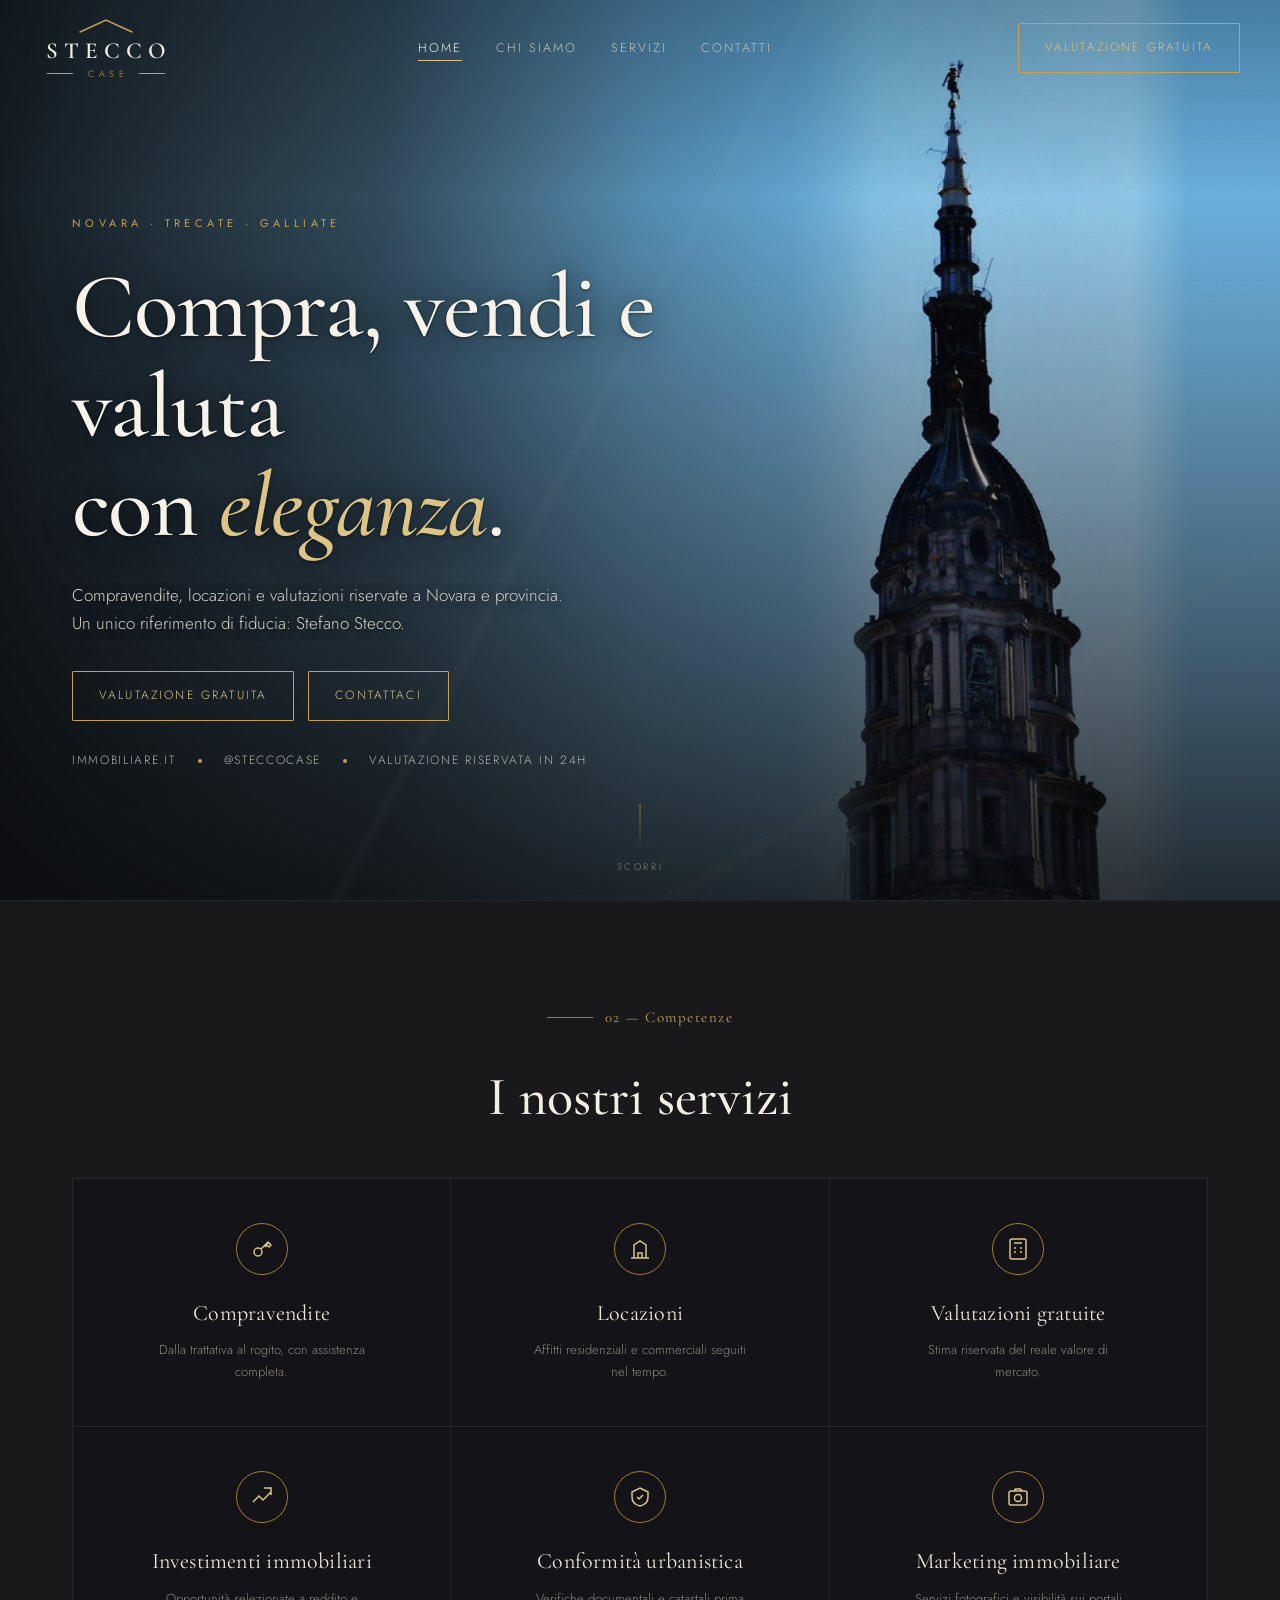
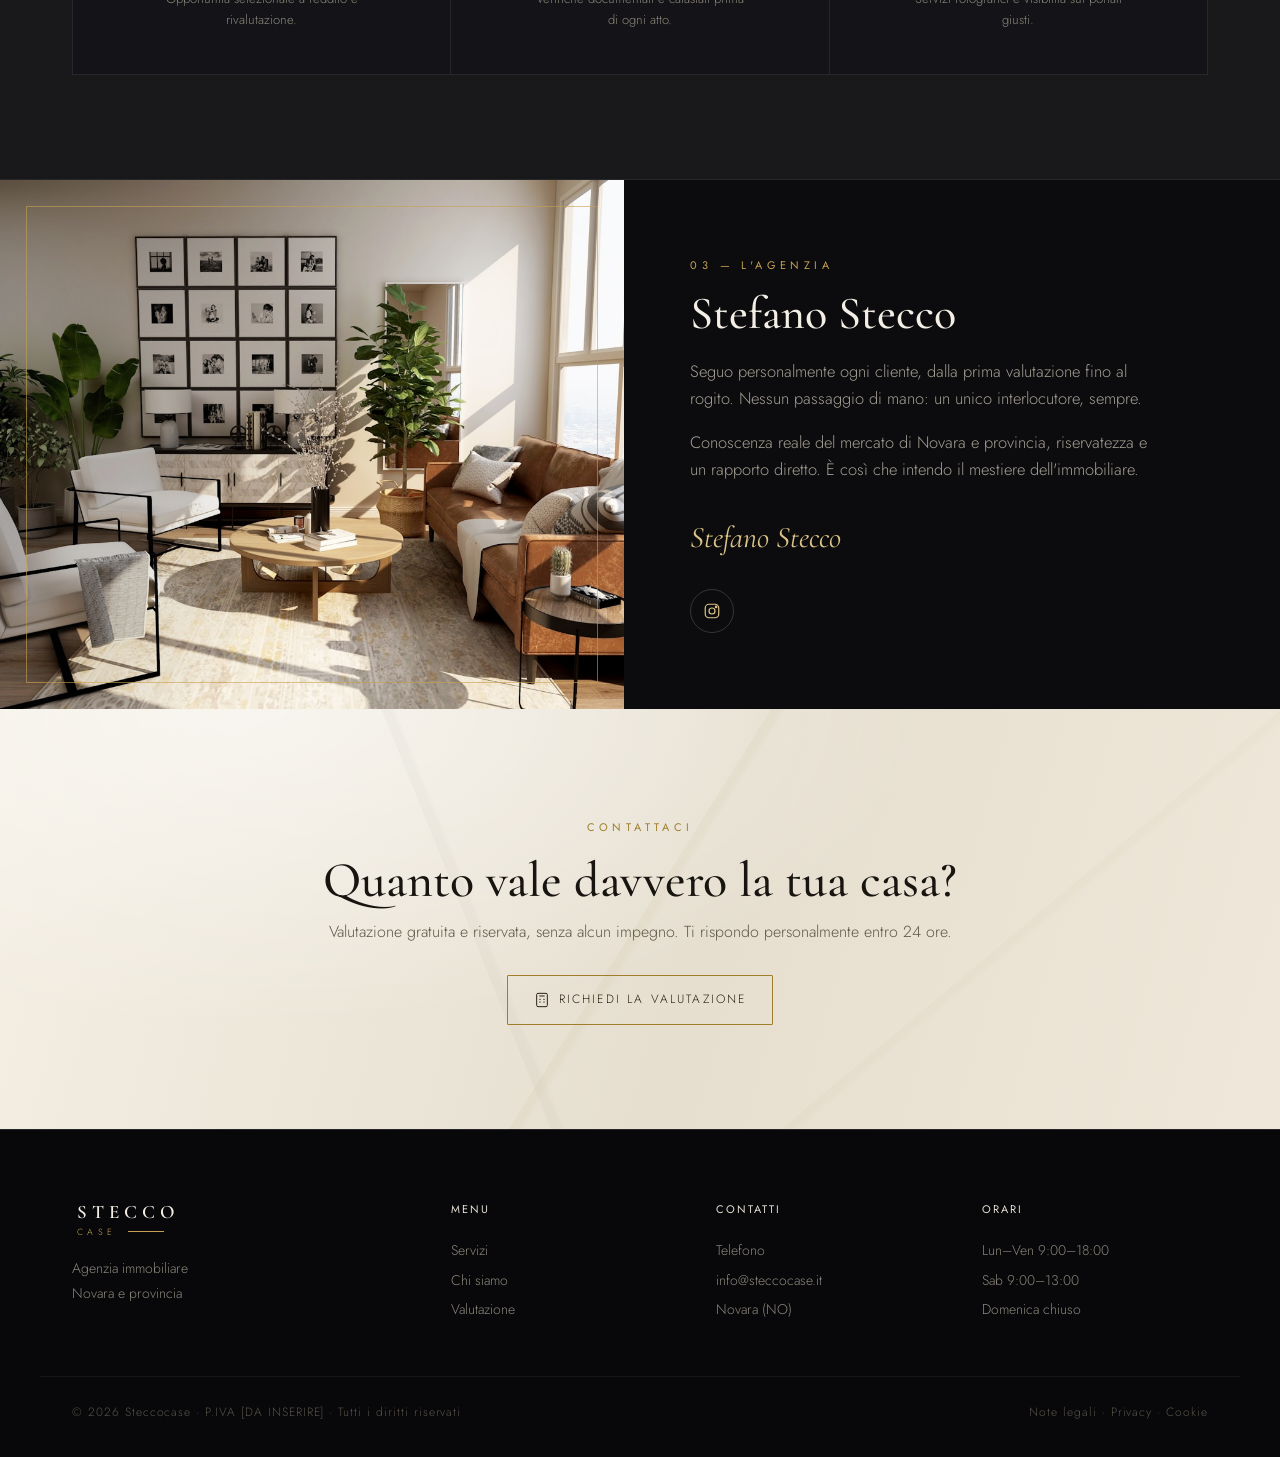
==== commit f05c2f90: "Link Instagram reale, rimossi social inattivi, icone più grandi su telefono" ====
--- a/index.html
+++ b/index.html
@@ -262,6 +262,7 @@
 @media(max-width:760px){ .scroll-cue{display:none} .intro-panel{width:51.5%} }
 @media(prefers-reduced-motion:reduce){ #intro{display:none} .scroll-cue{display:none} }
 @media (max-width:760px){
+.socials a{width:48px;height:48px}
 .menu-toggle{padding:13px 9px}
 input,select,textarea{font-size:16px!important}
 input[type=checkbox]{width:22px;height:22px;flex:none}
@@ -367,9 +368,7 @@
     <p>Conoscenza reale del mercato di Novara e provincia, riservatezza e un rapporto diretto. &Egrave; cos&igrave; che intendo il mestiere dell'immobiliare.</p>
     <div class="sign">Stefano Stecco</div>
     <div class="socials">
-      <a href="#" aria-label="Instagram"><svg viewBox="0 0 24 24" stroke-width="1.6"><rect x="3" y="3" width="18" height="18" rx="5"/><circle cx="12" cy="12" r="4"/><circle cx="17.5" cy="6.5" r="1"/></svg></a>
-      <a href="#" aria-label="Facebook"><svg viewBox="0 0 24 24" stroke-width="1.6"><path d="M14 8h2V5h-2c-2 0-3 1.3-3 3v2H9v3h2v6h3v-6h2l1-3h-3V8.5c0-.3.2-.5.5-.5z"/></svg></a>
-      <a href="#" aria-label="LinkedIn"><svg viewBox="0 0 24 24" stroke-width="1.6"><rect x="3" y="3" width="18" height="18" rx="2"/><path d="M7 10v7M7 7v.01M11 17v-4a2 2 0 014 0v4M11 10v7"/></svg></a>
+      <a href="https://www.instagram.com/steccocase" target="_blank" rel="noopener noreferrer" aria-label="Instagram di Steccocase"><svg viewBox="0 0 24 24" stroke-width="1.6"><rect x="3" y="3" width="18" height="18" rx="5"/><circle cx="12" cy="12" r="4"/><circle cx="17.5" cy="6.5" r="1"/></svg></a>
     </div>
   </div>
 </section>
